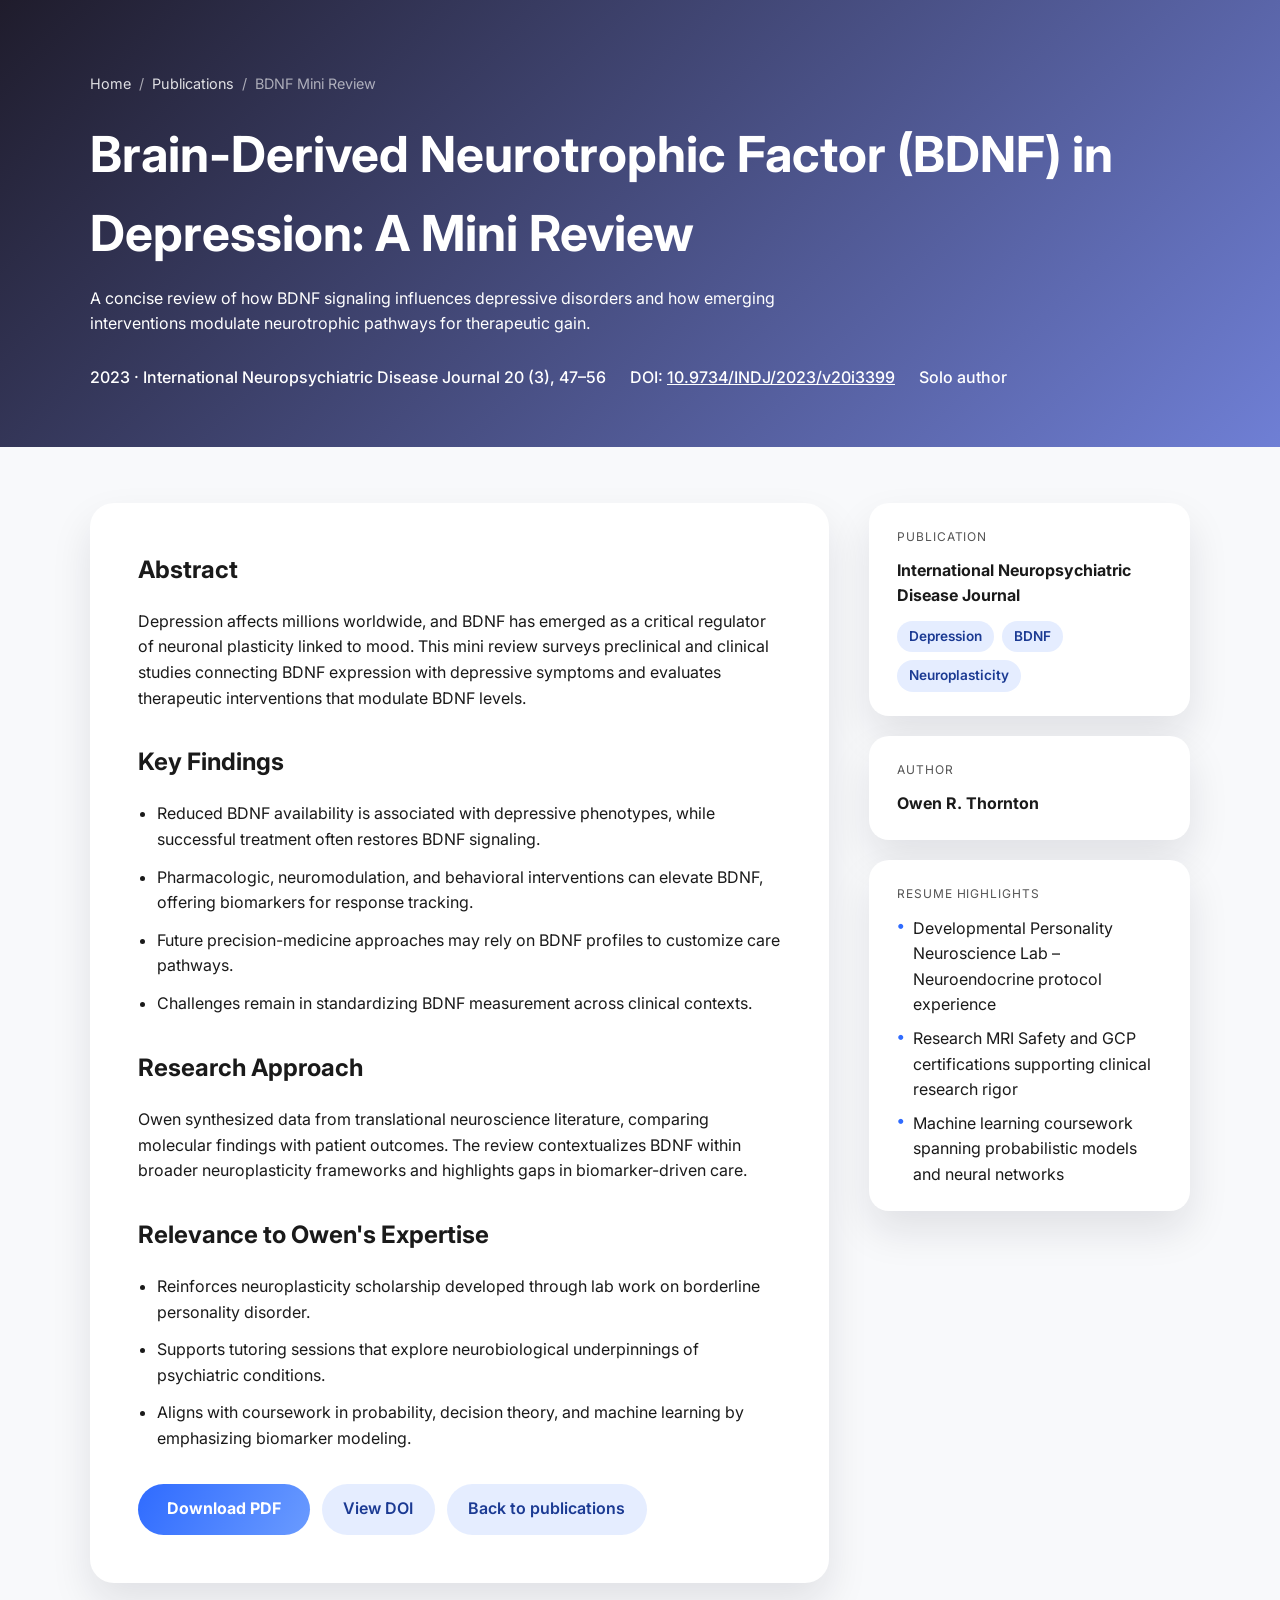
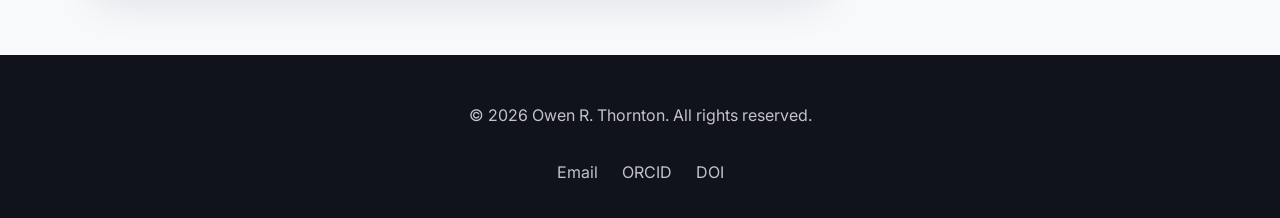
==== publications/bdnf-in-depression.html @ 1bfcd7d9 "Expand portfolio with publication detail pages" ====
<!DOCTYPE html>
<html lang="en">
<head>
  <meta charset="UTF-8" />
  <meta name="viewport" content="width=device-width, initial-scale=1.0" />
  <title>BDNF in Depression Review | Owen R. Thornton</title>
  <link rel="preconnect" href="https://fonts.googleapis.com" />
  <link rel="preconnect" href="https://fonts.gstatic.com" crossorigin />
  <link href="https://fonts.googleapis.com/css2?family=Inter:wght@300;400;500;600;700&display=swap" rel="stylesheet" />
  <link rel="stylesheet" href="../styles.css" />
</head>
<body class="article-page">
  <header class="sub-hero">
    <div class="container">
      <nav class="breadcrumb" aria-label="Breadcrumb">
        <a href="../index.html">Home</a>
        <span aria-hidden="true">/</span>
        <a href="../index.html#publications-heading">Publications</a>
        <span aria-hidden="true">/</span>
        <span>BDNF Mini Review</span>
      </nav>
      <h1>Brain-Derived Neurotrophic Factor (BDNF) in Depression: A Mini Review</h1>
      <p>
        A concise review of how BDNF signaling influences depressive disorders and how emerging interventions modulate
        neurotrophic pathways for therapeutic gain.
      </p>
      <div class="article-meta">
        <span>2023 · International Neuropsychiatric Disease Journal 20 (3), 47–56</span>
        <span>DOI: <a href="https://doi.org/10.9734/indj/2023/v20i3399" target="_blank" rel="noopener">10.9734/INDJ/2023/v20i3399</a></span>
        <span>Solo author</span>
      </div>
    </div>
  </header>

  <main class="article-main">
    <div class="container article-grid">
      <article class="article-body">
        <section>
          <h2>Abstract</h2>
          <p>
            Depression affects millions worldwide, and BDNF has emerged as a critical regulator of neuronal plasticity linked to
            mood. This mini review surveys preclinical and clinical studies connecting BDNF expression with depressive symptoms
            and evaluates therapeutic interventions that modulate BDNF levels.
          </p>
        </section>
        <section>
          <h2>Key Findings</h2>
          <ul>
            <li>Reduced BDNF availability is associated with depressive phenotypes, while successful treatment often restores BDNF signaling.</li>
            <li>Pharmacologic, neuromodulation, and behavioral interventions can elevate BDNF, offering biomarkers for response tracking.</li>
            <li>Future precision-medicine approaches may rely on BDNF profiles to customize care pathways.</li>
            <li>Challenges remain in standardizing BDNF measurement across clinical contexts.</li>
          </ul>
        </section>
        <section>
          <h2>Research Approach</h2>
          <p>
            Owen synthesized data from translational neuroscience literature, comparing molecular findings with patient outcomes.
            The review contextualizes BDNF within broader neuroplasticity frameworks and highlights gaps in biomarker-driven care.
          </p>
        </section>
        <section>
          <h2>Relevance to Owen's Expertise</h2>
          <ul>
            <li>Reinforces neuroplasticity scholarship developed through lab work on borderline personality disorder.</li>
            <li>Supports tutoring sessions that explore neurobiological underpinnings of psychiatric conditions.</li>
            <li>Aligns with coursework in probability, decision theory, and machine learning by emphasizing biomarker modeling.</li>
          </ul>
        </section>
        <div class="article-actions">
          <a class="button button--primary" href="https://journalindj.com/index.php/INDJ/article/download/399/793" target="_blank" rel="noopener">Download PDF</a>
          <a class="button button--ghost" href="https://doi.org/10.9734/indj/2023/v20i3399" target="_blank" rel="noopener">View DOI</a>
          <a class="button button--ghost" href="../index.html#publications-heading">Back to publications</a>
        </div>
      </article>
      <aside class="info-column">
        <div class="info-card">
          <p class="info-card__title">Publication</p>
          <p class="info-card__value">International Neuropsychiatric Disease Journal</p>
          <ul class="tag-list">
            <li>Depression</li>
            <li>BDNF</li>
            <li>Neuroplasticity</li>
          </ul>
        </div>
        <div class="info-card">
          <p class="info-card__title">Author</p>
          <p class="info-card__value">Owen R. Thornton</p>
        </div>
        <div class="info-card">
          <p class="info-card__title">Resume Highlights</p>
          <ul class="info-list">
            <li>Developmental Personality Neuroscience Lab – Neuroendocrine protocol experience</li>
            <li>Research MRI Safety and GCP certifications supporting clinical research rigor</li>
            <li>Machine learning coursework spanning probabilistic models and neural networks</li>
          </ul>
        </div>
      </aside>
    </div>
  </main>

  <footer class="footer">
    <div class="container footer__content">
      <p>&copy; <span id="current-year"></span> Owen R. Thornton. All rights reserved.</p>
      <ul class="footer__links">
        <li><a href="mailto:othornt@unc.edu">Email</a></li>
        <li><a href="https://orcid.org/0009-0005-6202-4280" target="_blank" rel="noopener">ORCID</a></li>
        <li><a href="https://doi.org/10.9734/indj/2023/v20i3399" target="_blank" rel="noopener">DOI</a></li>
      </ul>
    </div>
  </footer>

  <script src="../scripts.js"></script>
</body>
</html>
---- styles.css ----
:root {
  color-scheme: light dark;
  --bg: #f8f9fb;
  --bg-alt: #ffffff;
  --accent: #2f6bff;
  --text: #1a1a1a;
  --text-muted: #555;
  --border: rgba(0, 0, 0, 0.08);
  --shadow: 0 20px 40px rgba(15, 23, 42, 0.1);
}

* {
  box-sizing: border-box;
}

body {
  margin: 0;
  font-family: 'Inter', system-ui, -apple-system, BlinkMacSystemFont, 'Segoe UI', sans-serif;
  background: var(--bg);
  color: var(--text);
  line-height: 1.6;
}

a {
  color: inherit;
}

a:hover,
a:focus {
  color: var(--accent);
}

.container {
  width: min(1100px, 92vw);
  margin: 0 auto;
}

.hero {
  background: linear-gradient(135deg, #1f1c2c, #928dab);
  color: white;
  padding: 5rem 0 4rem;
}

.hero__content {
  display: flex;
  flex-direction: column;
  gap: 2.5rem;
}

.hero__tag {
  display: inline-block;
  background: rgba(255, 255, 255, 0.18);
  padding: 0.35rem 0.75rem;
  border-radius: 999px;
  font-weight: 500;
  letter-spacing: 0.04em;
  text-transform: uppercase;
  font-size: 0.75rem;
}

.hero h1 {
  font-size: clamp(2.5rem, 5vw, 3.5rem);
  margin: 0.35rem 0;
}

.hero__subtitle {
  margin: 0;
  font-size: 1.1rem;
  color: rgba(255, 255, 255, 0.85);
}

.hero__meta {
  display: flex;
  flex-wrap: wrap;
  align-items: center;
  gap: 0.75rem;
  margin-top: 1rem;
  font-weight: 500;
}

.hero__link {
  text-decoration: none;
}

.hero__divider {
  opacity: 0.6;
}

.metrics-card {
  background: rgba(255, 255, 255, 0.14);
  border-radius: 20px;
  padding: 1.75rem;
  width: min(320px, 100%);
  box-shadow: inset 0 1px 0 rgba(255, 255, 255, 0.25);
}

.metrics-card h2 {
  font-size: 1.15rem;
  margin-top: 0;
  margin-bottom: 1.5rem;
}

.metrics-card dl {
  display: grid;
  gap: 1.5rem;
  margin: 0;
}

.metrics-card dt {
  font-weight: 600;
  opacity: 0.8;
}

.metrics-card dd {
  margin: 0.25rem 0 0;
}

.metric {
  font-size: 2.25rem;
  font-weight: 700;
  display: block;
}

.metric__detail {
  display: block;
  opacity: 0.7;
  font-size: 0.9rem;
}

.section {
  padding: 3.5rem 0;
  background: var(--bg);
}

.section--alt {
  background: var(--bg-alt);
}

.section h2 {
  margin-top: 0;
  font-size: clamp(1.8rem, 4vw, 2.4rem);
}

.section__header {
  display: flex;
  flex-wrap: wrap;
  justify-content: space-between;
  gap: 1.5rem;
  align-items: center;
}

.section__subtitle {
  margin-top: 0.5rem;
  color: var(--text-muted);
}

.chip-list {
  list-style: none;
  padding: 0;
  margin: 2rem 0 0;
  display: flex;
  flex-wrap: wrap;
  gap: 0.75rem;
}

.chip {
  background: rgba(47, 107, 255, 0.12);
  color: #1b3a93;
  padding: 0.35rem 0.85rem;
  border-radius: 999px;
  font-weight: 600;
  letter-spacing: 0.01em;
}

.table-wrapper {
  overflow-x: auto;
  border-radius: 18px;
  box-shadow: var(--shadow);
  background: #fff;
}

#publications-table {
  width: 100%;
  border-collapse: collapse;
  min-width: 720px;
}

#publications-table th,
#publications-table td {
  padding: 1.2rem 1rem;
  text-align: left;
  border-bottom: 1px solid rgba(0, 0, 0, 0.06);
}

#publications-table th {
  background: rgba(47, 107, 255, 0.08);
  font-size: 0.9rem;
  text-transform: uppercase;
  letter-spacing: 0.05em;
}

#publications-table tbody tr:last-child td {
  border-bottom: none;
}

#publications-table tbody tr:hover {
  background: rgba(47, 107, 255, 0.05);
}

.search {
  position: relative;
  display: flex;
  flex-direction: column;
  gap: 0.35rem;
}

.search__label {
  font-size: 0.75rem;
  text-transform: uppercase;
  letter-spacing: 0.06em;
  color: var(--text-muted);
}

.search input {
  padding: 0.75rem 1rem;
  border-radius: 12px;
  border: 1px solid var(--border);
  font-size: 1rem;
  transition: border-color 0.2s ease, box-shadow 0.2s ease;
}

.search input:focus {
  outline: none;
  border-color: rgba(47, 107, 255, 0.6);
  box-shadow: 0 0 0 4px rgba(47, 107, 255, 0.15);
}

.intro {
  display: grid;
  gap: 2.5rem;
  align-items: start;
}

.intro__summary {
  max-width: 640px;
}

.intro__highlights {
  display: grid;
  gap: 1.5rem;
  grid-template-columns: repeat(auto-fit, minmax(240px, 1fr));
}

.highlight {
  background: var(--bg-alt);
  border-radius: 20px;
  padding: 1.75rem;
  box-shadow: var(--shadow);
}

.highlight h3 {
  margin-top: 0;
}

.experience-grid {
  display: grid;
  gap: 1.5rem;
  grid-template-columns: repeat(auto-fit, minmax(260px, 1fr));
}

.card {
  background: #fff;
  border-radius: 20px;
  padding: 1.75rem;
  box-shadow: var(--shadow);
  display: flex;
  flex-direction: column;
  gap: 0.75rem;
}

.card h3 {
  margin: 0;
}

.card__meta {
  margin: 0;
  font-weight: 600;
  color: var(--text-muted);
}

.dual-columns {
  display: grid;
  gap: 2.5rem;
  align-items: start;
  grid-template-columns: repeat(auto-fit, minmax(280px, 1fr));
}

.timeline {
  list-style: none;
  margin: 0;
  padding: 0;
  display: grid;
  gap: 1.75rem;
}

.timeline__meta {
  margin: 0.35rem 0;
  font-weight: 600;
  color: var(--text-muted);
}

.list {
  list-style: disc;
  padding-left: 1.25rem;
  margin: 0;
  display: grid;
  gap: 0.75rem;
}

.table-actions {
  display: flex;
  flex-wrap: wrap;
  gap: 0.5rem;
}

.button {
  background: white;
  color: #1c3d99;
  border-radius: 999px;
  padding: 0.8rem 1.8rem;
  font-weight: 700;
  text-decoration: none;
  transition: transform 0.2s ease, box-shadow 0.2s ease, background 0.2s ease;
  display: inline-flex;
  align-items: center;
  justify-content: center;
  border: none;
  cursor: pointer;
}

.button--ghost {
  background: rgba(47, 107, 255, 0.12);
  color: #1b3a93;
  padding: 0.55rem 1.35rem;
  font-weight: 600;
}

.button--ghost:hover,
.button--ghost:focus {
  background: rgba(47, 107, 255, 0.2);
  color: #1b3a93;
}

.article-page {
  background: var(--bg);
}

.sub-hero {
  background: linear-gradient(135deg, #1f1c2c, #6f7fd5);
  color: white;
  padding: 4.5rem 0 3.5rem;
}

.breadcrumb {
  display: flex;
  gap: 0.5rem;
  align-items: center;
  font-size: 0.9rem;
  margin-bottom: 1.25rem;
}

.breadcrumb a {
  color: rgba(255, 255, 255, 0.85);
  text-decoration: none;
}

.breadcrumb span {
  opacity: 0.6;
}

.sub-hero h1 {
  margin: 0;
  font-size: clamp(2.2rem, 4vw, 3.1rem);
}

.sub-hero p {
  margin: 0.75rem 0 0;
  max-width: 760px;
}

.article-meta {
  display: flex;
  flex-wrap: wrap;
  gap: 0.75rem 1.5rem;
  margin-top: 1.75rem;
  font-weight: 500;
}

.article-main {
  padding: 3.5rem 0 4.5rem;
}

.article-grid {
  display: grid;
  gap: 2.5rem;
  grid-template-columns: minmax(0, 1fr);
  align-items: start;
}

.article-body {
  background: #fff;
  border-radius: 24px;
  padding: 2.5rem;
  box-shadow: var(--shadow);
  display: grid;
  gap: 2rem;
}

.article-body h2 {
  margin-top: 0;
}

.article-body ul {
  list-style: disc;
  margin: 0;
  padding-left: 1.2rem;
  display: grid;
  gap: 0.75rem;
}

.article-body p {
  margin: 0;
}

.article-actions {
  display: flex;
  flex-wrap: wrap;
  gap: 0.75rem;
}

.info-column {
  display: grid;
  gap: 1.25rem;
}

.info-card {
  background: #fff;
  border-radius: 20px;
  padding: 1.5rem 1.75rem;
  box-shadow: var(--shadow);
  display: grid;
  gap: 0.75rem;
}

.info-card__title {
  margin: 0;
  font-size: 0.75rem;
  letter-spacing: 0.08em;
  text-transform: uppercase;
  color: var(--text-muted);
}

.info-card__value {
  margin: 0;
  font-weight: 700;
}

.tag-list {
  list-style: none;
  display: flex;
  flex-wrap: wrap;
  gap: 0.5rem;
  padding: 0;
  margin: 0;
}

.tag-list li {
  background: rgba(47, 107, 255, 0.12);
  color: #1b3a93;
  padding: 0.3rem 0.75rem;
  border-radius: 999px;
  font-weight: 600;
  font-size: 0.85rem;
}

.info-list {
  list-style: none;
  padding: 0;
  margin: 0;
  display: grid;
  gap: 0.5rem;
}

.info-list li {
  display: flex;
  gap: 0.5rem;
  align-items: flex-start;
}

.info-list li::before {
  content: "•";
  color: var(--accent);
  font-weight: 700;
  line-height: 1;
  margin-top: 0.1rem;
}

.button--primary {
  background: linear-gradient(120deg, #2f6bff, #6a9bff);
  color: white;
}

.button--primary:hover,
.button--primary:focus {
  box-shadow: 0 12px 24px rgba(47, 107, 255, 0.35);
  color: white;
}

.cta {
  background: linear-gradient(120deg, #2f6bff, #6a9bff);
  color: white;
  padding: 2.5rem;
  border-radius: 22px;
  display: flex;
  flex-direction: column;
  gap: 1.25rem;
  align-items: flex-start;
  box-shadow: var(--shadow);
}

.button:hover,
.button:focus {
  transform: translateY(-2px);
  box-shadow: 0 12px 24px rgba(0, 0, 0, 0.2);
}

.footer {
  background: #10121c;
  color: rgba(255, 255, 255, 0.75);
  padding: 2rem 0;
}

.footer__content {
  display: flex;
  flex-direction: column;
  gap: 1rem;
  align-items: center;
  text-align: center;
}

.footer__links {
  list-style: none;
  display: flex;
  gap: 1.5rem;
  padding: 0;
  margin: 0;
}

.footer__links a {
  color: inherit;
  text-decoration: none;
}

.footer__links a:hover,
.footer__links a:focus {
  color: white;
}

@media (min-width: 800px) {
  .article-grid {
    grid-template-columns: minmax(0, 2.3fr) minmax(260px, 1fr);
  }

  .article-body {
    padding: 3rem;
  }

  .hero__content {
    flex-direction: row;
    align-items: center;
    justify-content: space-between;
  }

  .metrics-card {
    flex-shrink: 0;
  }

  .cta {
    flex-direction: row;
    justify-content: space-between;
    align-items: center;
  }
}

@media (max-width: 640px) {
  #publications-table {
    min-width: 100%;
  }

  #publications-table th,
  #publications-table td {
    padding: 0.9rem 0.75rem;
  }

  .table-actions {
    flex-direction: column;
    align-items: flex-start;
  }
}
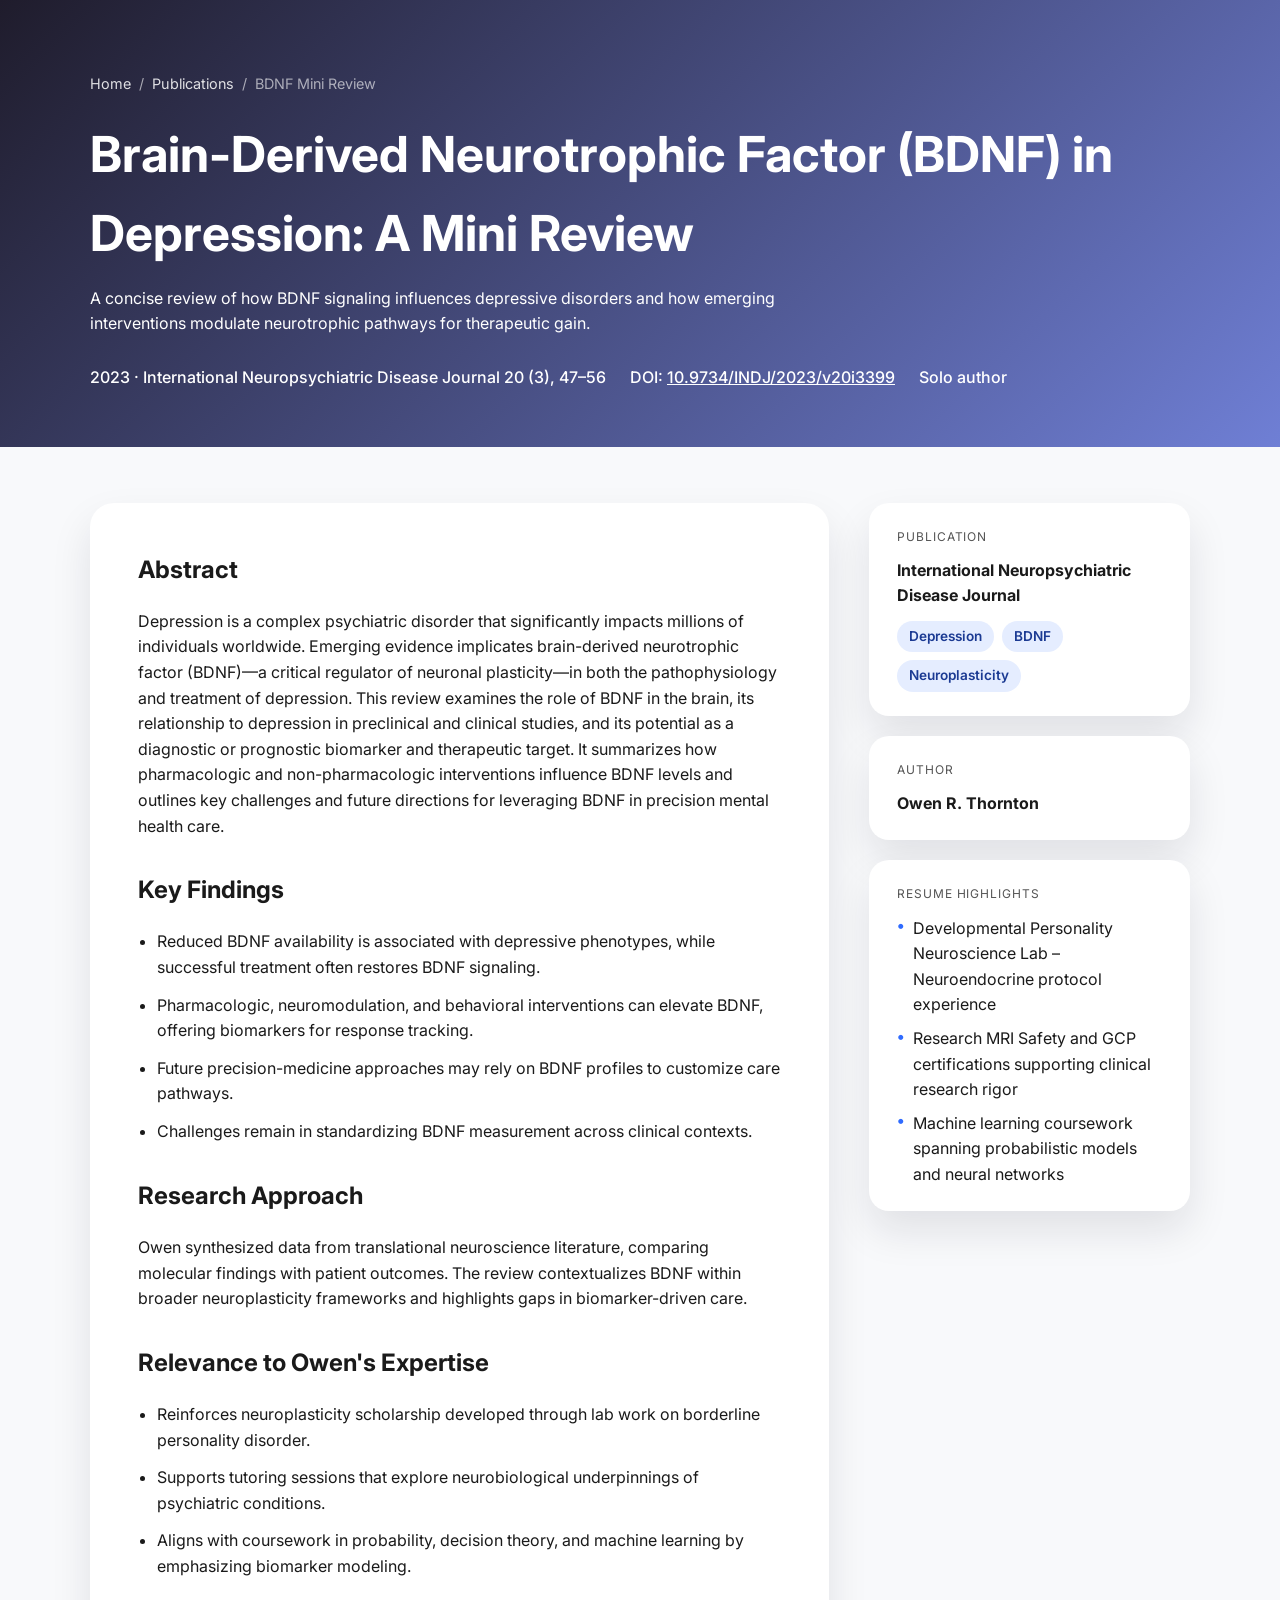
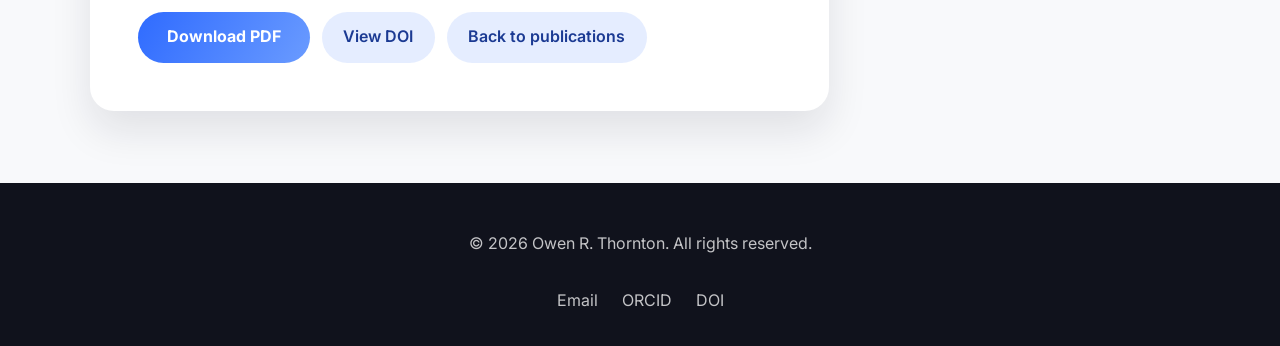
==== commit 6d07e5f5: "Refine publication abstracts and add hosting guide" ====
--- a/publications/bdnf-in-depression.html
+++ b/publications/bdnf-in-depression.html
@@ -38,9 +38,12 @@
         <section>
           <h2>Abstract</h2>
           <p>
-            Depression affects millions worldwide, and BDNF has emerged as a critical regulator of neuronal plasticity linked to
-            mood. This mini review surveys preclinical and clinical studies connecting BDNF expression with depressive symptoms
-            and evaluates therapeutic interventions that modulate BDNF levels.
+            Depression is a complex psychiatric disorder that significantly impacts millions of individuals worldwide. Emerging
+            evidence implicates brain-derived neurotrophic factor (BDNF)—a critical regulator of neuronal plasticity—in both the
+            pathophysiology and treatment of depression. This review examines the role of BDNF in the brain, its relationship to
+            depression in preclinical and clinical studies, and its potential as a diagnostic or prognostic biomarker and
+            therapeutic target. It summarizes how pharmacologic and non-pharmacologic interventions influence BDNF levels and
+            outlines key challenges and future directions for leveraging BDNF in precision mental health care.
           </p>
         </section>
         <section>
